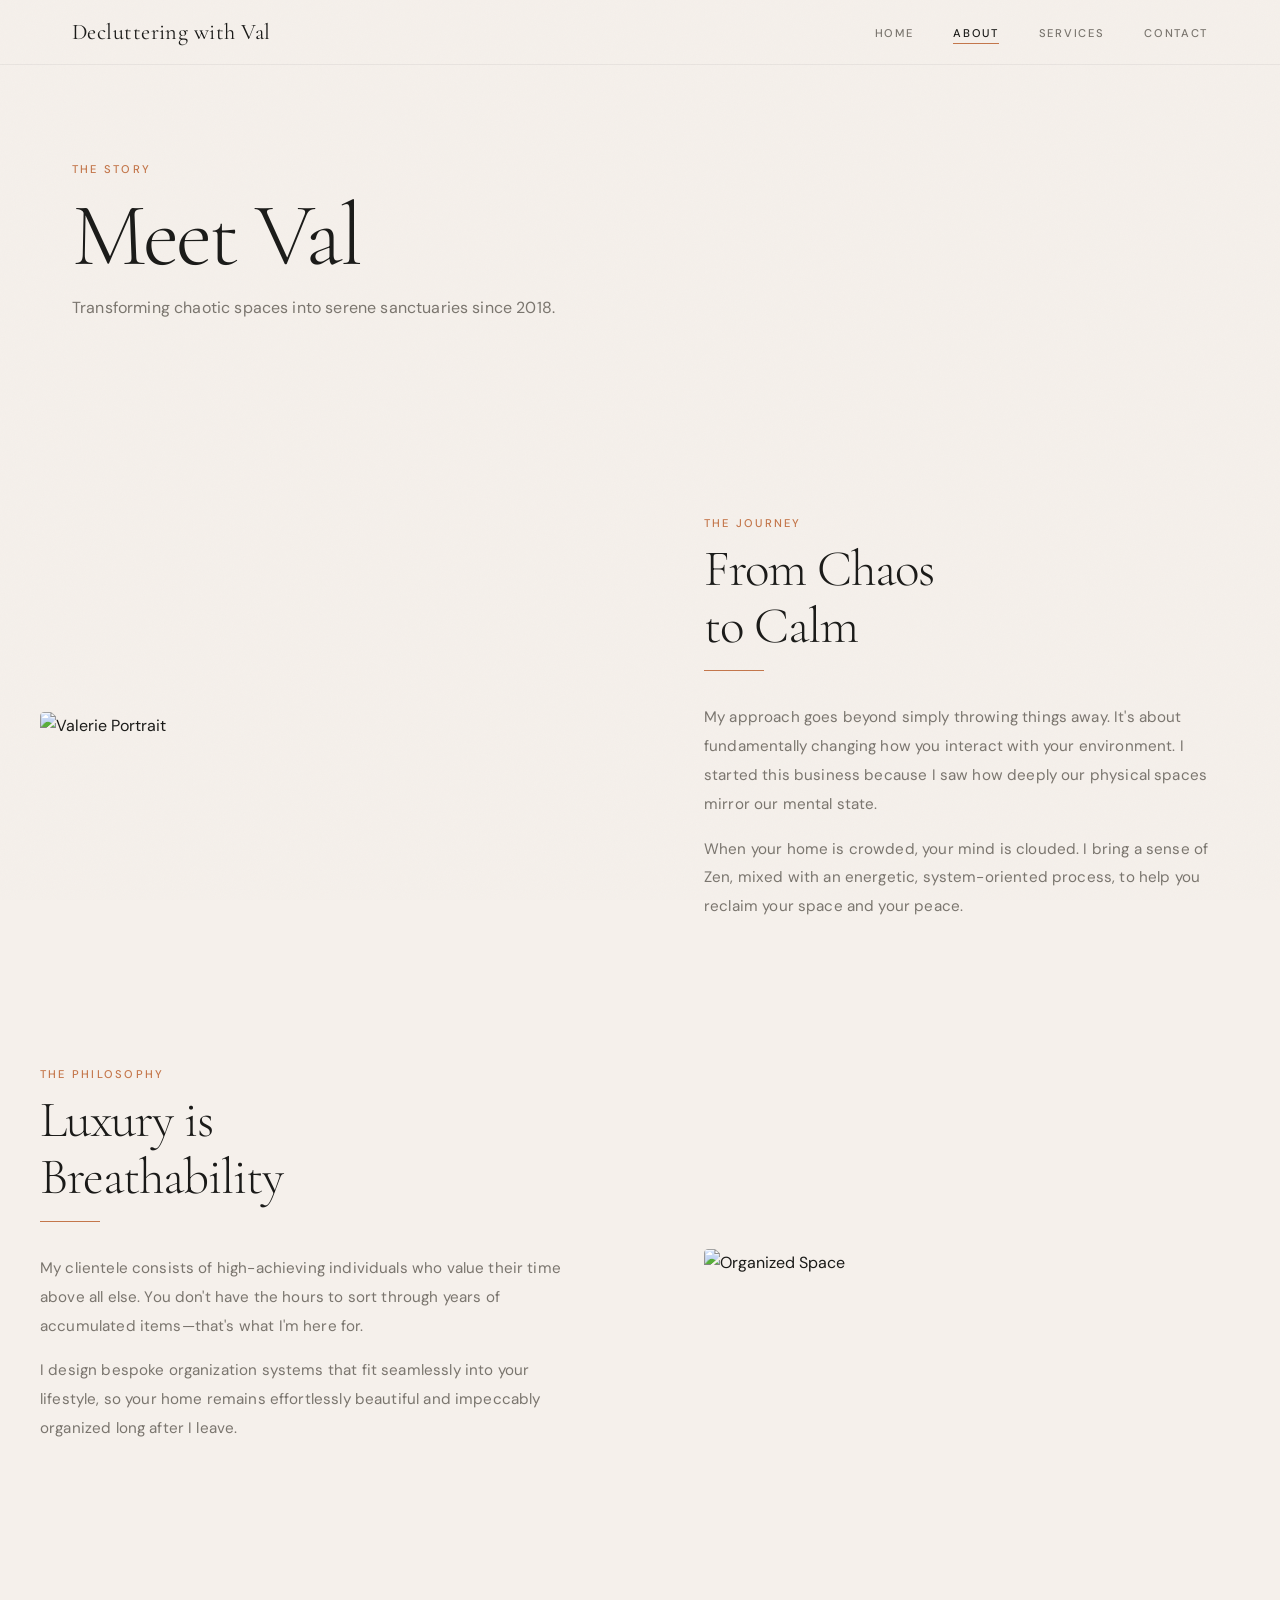
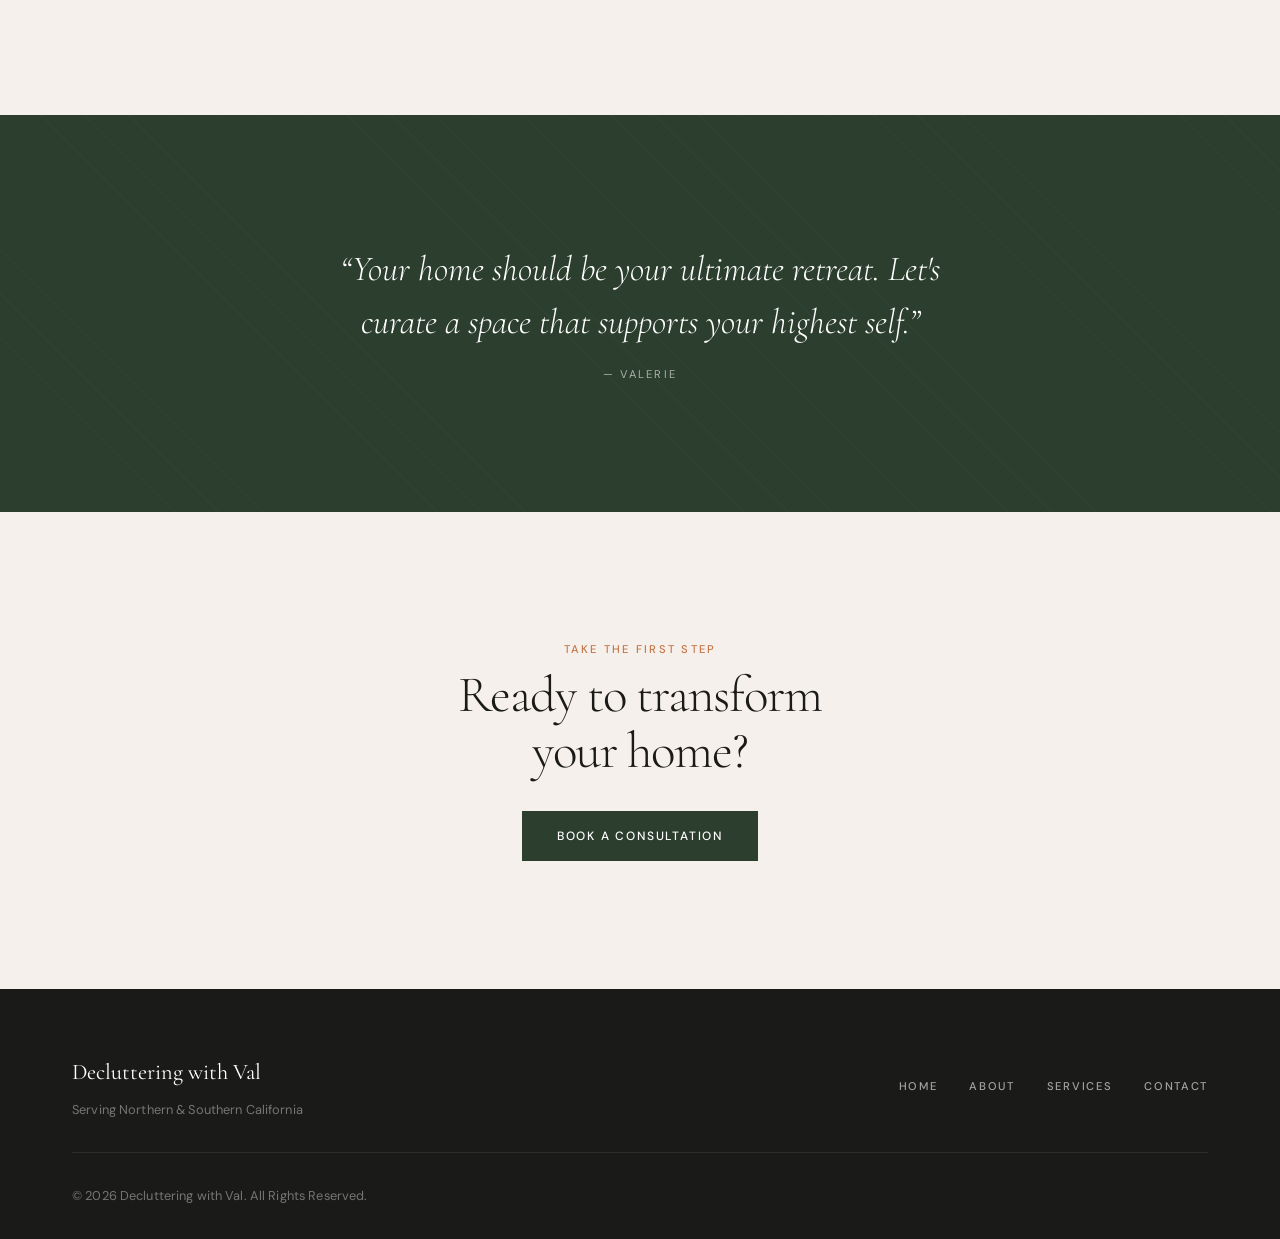
==== about.html @ b551c75f "Initial commit: Decluttering with Val website Editorial-style premium home organization site with Co" ====
<!DOCTYPE html>
<html lang="en">
<head>
    <meta charset="UTF-8">
    <meta name="viewport" content="width=device-width, initial-scale=1.0">
    <title>About Val | Decluttering with Val</title>
    <meta name="description" content="Learn more about Valerie and her approach to premium, zen-inspired home organization and decluttering across California.">
    <link rel="preconnect" href="https://fonts.googleapis.com">
    <link rel="preconnect" href="https://fonts.gstatic.com" crossorigin>
    <link rel="stylesheet" href="css/styles.css">

    <style>
      /* ---- Page Header ---- */
      .page-header {
        padding-top: 160px;
        padding-bottom: var(--space-lg);
        background-color: var(--color-bg);
      }

      .page-header h1 {
        margin-bottom: var(--space-xs);
      }

      .page-header-sub {
        color: var(--color-text-muted);
        max-width: 500px;
        font-size: 1rem;
        line-height: 1.8;
      }

      /* ---- Editorial Blocks ---- */
      .editorial-block {
        display: grid;
        grid-template-columns: 1fr 1fr;
        gap: var(--space-xl);
        align-items: center;
        margin-bottom: var(--space-xl);
      }

      .editorial-block.flip {
        direction: rtl;
      }
      .editorial-block.flip > * {
        direction: ltr;
      }

      .editorial-block .img-reveal {
        border-radius: var(--border-radius);
      }

      .editorial-block .img-reveal img {
        width: 100%;
        height: auto;
        border-radius: var(--border-radius);
      }

      .editorial-text h2 {
        margin-top: var(--space-xs);
      }

      .editorial-text p {
        color: var(--color-text-muted);
        line-height: 1.9;
        margin-bottom: var(--space-sm);
      }

      /* ---- Quote Banner ---- */
      .quote-banner {
        background-color: var(--color-primary);
        padding: var(--space-xl) var(--space-md);
        text-align: center;
        position: relative;
        overflow: hidden;
      }

      /* Subtle pattern overlay */
      .quote-banner::before {
        content: '';
        position: absolute;
        top: 0; left: 0;
        width: 100%; height: 100%;
        background: repeating-linear-gradient(
          45deg,
          transparent,
          transparent 30px,
          rgba(255,255,255,0.015) 30px,
          rgba(255,255,255,0.015) 31px
        );
        pointer-events: none;
      }

      .quote-banner blockquote {
        font-family: var(--font-display);
        font-size: clamp(1.4rem, 3vw, 2.2rem);
        font-weight: 300;
        font-style: italic;
        line-height: 1.5;
        color: white;
        max-width: 650px;
        margin: 0 auto;
        position: relative;
        z-index: 1;
      }

      .quote-banner cite {
        display: block;
        font-style: normal;
        font-family: var(--font-body);
        font-size: 0.7rem;
        text-transform: uppercase;
        letter-spacing: 0.2em;
        color: rgba(255,255,255,0.6);
        margin-top: var(--space-sm);
        position: relative;
        z-index: 1;
      }

      /* ---- CTA Section ---- */
      .cta-section {
        text-align: center;
        padding: var(--space-xl) 0;
        background-color: var(--color-bg);
        position: relative;
      }

      .cta-section h2 {
        margin-bottom: var(--space-md);
      }

      /* ---- Responsive ---- */
      @media (max-width: 768px) {
        .editorial-block {
          grid-template-columns: 1fr;
          gap: var(--space-md);
        }
        .editorial-block.flip {
          direction: ltr;
        }
      }
    </style>
</head>
<body>

    <!-- Navigation -->
    <nav class="navbar scrolled">
        <div class="container flex justify-between items-center">
            <a href="index.html" class="logo">Decluttering with Val</a>
            <ul class="nav-links">
                <li><a href="index.html">Home</a></li>
                <li><a href="about.html" class="active">About</a></li>
                <li><a href="services.html">Services</a></li>
                <li><a href="contact.html">Contact</a></li>
            </ul>
            <button class="mobile-menu-btn" aria-label="Menu">&#9776;</button>
        </div>
    </nav>

    <!-- Header -->
    <header class="page-header">
        <div class="container">
            <span class="label reveal">The Story</span>
            <h1 class="reveal" data-delay="1">Meet Val</h1>
            <p class="page-header-sub reveal" data-delay="2">
                Transforming chaotic spaces into serene sanctuaries since 2018.
            </p>
        </div>
    </header>

    <!-- Story Content -->
    <section class="section container">

        <!-- Block 1 -->
        <div class="editorial-block">
            <div class="img-reveal reveal-left">
                <img src="Photos/Val/val-portrait.jpg" alt="Valerie Portrait">
            </div>
            <div class="editorial-text reveal-right">
                <span class="label">The Journey</span>
                <h2>From Chaos<br>to Calm</h2>
                <hr class="rule">
                <p>
                    My approach goes beyond simply throwing things away. It's about fundamentally changing how you interact with your environment. I started this business because I saw how deeply our physical spaces mirror our mental state.
                </p>
                <p>
                    When your home is crowded, your mind is clouded. I bring a sense of Zen, mixed with an energetic, system-oriented process, to help you reclaim your space and your peace.
                </p>
            </div>
        </div>

        <!-- Block 2 -->
        <div class="editorial-block flip">
            <div class="img-reveal reveal-right">
                <img src="https://images.unsplash.com/photo-1552664730-d307ca884978?q=80&w=2670&auto=format&fit=crop" alt="Organized Space">
            </div>
            <div class="editorial-text reveal-left">
                <span class="label">The Philosophy</span>
                <h2>Luxury is<br>Breathability</h2>
                <hr class="rule">
                <p>
                    My clientele consists of high-achieving individuals who value their time above all else. You don't have the hours to sort through years of accumulated items&mdash;that's what I'm here for.
                </p>
                <p>
                    I design bespoke organization systems that fit seamlessly into your lifestyle, so your home remains effortlessly beautiful and impeccably organized long after I leave.
                </p>
            </div>
        </div>

    </section>

    <!-- Quote -->
    <section class="quote-banner">
        <div class="container reveal">
            <blockquote>
                &ldquo;Your home should be your ultimate retreat. Let's curate a space that supports your highest self.&rdquo;
            </blockquote>
            <cite>&mdash; Valerie</cite>
        </div>
    </section>

    <!-- CTA -->
    <section class="cta-section">
        <div class="container reveal">
            <span class="label">Take the First Step</span>
            <h2>Ready to transform<br>your home?</h2>
            <a href="contact.html" class="btn btn-primary">Book a Consultation</a>
        </div>
    </section>

    <!-- Footer -->
    <footer class="footer">
        <div class="container">
            <div class="flex justify-between items-center" style="flex-wrap: wrap; gap: var(--space-md);">
                <div>
                    <div class="footer-brand">Decluttering with Val</div>
                    <p>Serving Northern &amp; Southern California</p>
                </div>
                <div class="footer-links">
                    <a href="index.html">Home</a>
                    <a href="about.html">About</a>
                    <a href="services.html">Services</a>
                    <a href="contact.html">Contact</a>
                </div>
            </div>
            <hr class="footer-rule">
            <p>&copy; 2026 Decluttering with Val. All Rights Reserved.</p>
        </div>
    </footer>

    <script src="js/main.js"></script>
</body>
</html>
---- css/styles.css ----
@import url('https://fonts.googleapis.com/css2?family=Cormorant+Garamond:ital,wght@0,300;0,400;0,500;0,600;1,300;1,400&family=DM+Sans:ital,wght@0,300;0,400;0,500;1,300;1,400&display=swap');

:root {
  /* Color Palette — Warm earth + deep green */
  --color-bg: #F5F0EB;           /* Warm parchment cream */
  --color-surface: #FFFFFF;
  --color-primary: #2C3E2D;      /* Deep forest green */
  --color-primary-light: #4A6B4C;
  --color-accent: #C4764A;        /* Warm terracotta/clay */
  --color-accent-light: #D4956A;
  --color-text-main: #1A1A18;     /* Near-black warm */
  --color-text-muted: #7A756E;    /* Warm gray */
  --color-border: #D8D2CA;        /* Warm border */
  --color-dark: #1A1A18;

  /* Typography — Distinctive pairing */
  --font-display: 'Cormorant Garamond', 'Georgia', serif;
  --font-body: 'DM Sans', 'Helvetica Neue', sans-serif;

  /* Spacing */
  --space-xs: 0.5rem;
  --space-sm: 1rem;
  --space-md: 2rem;
  --space-lg: 4rem;
  --space-xl: 8rem;

  /* Other */
  --border-radius: 4px;
  --transition-speed: 0.4s;
  --max-width: 1200px;
}

/* =========================================
   Reset & Base
   ========================================= */
*, *::before, *::after {
  margin: 0;
  padding: 0;
  box-sizing: border-box;
}

html {
  font-size: 16px;
  scroll-behavior: smooth;
}

body {
  font-family: var(--font-body);
  color: var(--color-text-main);
  background-color: var(--color-bg);
  line-height: 1.7;
  -webkit-font-smoothing: antialiased;
  -moz-osx-font-smoothing: grayscale;
  overflow-x: hidden;
}

/* Grain overlay for texture */
body::after {
  content: '';
  position: fixed;
  top: 0; left: 0;
  width: 100%; height: 100%;
  pointer-events: none;
  z-index: 9999;
  opacity: 0.025;
  background-image: url("data:image/svg+xml,%3Csvg viewBox='0 0 256 256' xmlns='http://www.w3.org/2000/svg'%3E%3Cfilter id='noise'%3E%3CfeTurbulence type='fractalNoise' baseFrequency='0.9' numOctaves='4' stitchTiles='stitch'/%3E%3C/filter%3E%3Crect width='100%25' height='100%25' filter='url(%23noise)'/%3E%3C/svg%3E");
  background-repeat: repeat;
  background-size: 256px 256px;
}

::selection {
  background-color: var(--color-accent);
  color: white;
}

/* =========================================
   Typography
   ========================================= */
h1, h2, h3, h4, h5, h6 {
  font-family: var(--font-display);
  font-weight: 300;
  line-height: 1.1;
  margin-bottom: var(--space-sm);
  letter-spacing: -0.02em;
}

h1 {
  font-size: clamp(3rem, 7vw, 6rem);
  font-weight: 300;
  letter-spacing: -0.03em;
}

h2 {
  font-size: clamp(2rem, 4vw, 3.5rem);
}

h3 {
  font-size: 1.5rem;
  font-weight: 400;
}

p {
  font-size: 0.95rem;
  letter-spacing: 0.01em;
}

a {
  color: inherit;
  text-decoration: none;
  transition: color var(--transition-speed);
}

img {
  max-width: 100%;
  display: block;
}

/* =========================================
   Layout
   ========================================= */
.container {
  max-width: var(--max-width);
  margin: 0 auto;
  padding: 0 var(--space-md);
}

.container--narrow {
  max-width: 800px;
}

.section {
  padding: var(--space-xl) 0;
  position: relative;
}

/* Utility */
.text-center { text-align: center; }
.mb-xs { margin-bottom: var(--space-xs); }
.mb-sm { margin-bottom: var(--space-sm); }
.mb-md { margin-bottom: var(--space-md); }
.mb-lg { margin-bottom: var(--space-lg); }

.flex { display: flex; }
.flex-col { flex-direction: column; }
.items-center { align-items: center; }
.justify-between { justify-content: space-between; }
.justify-center { justify-content: center; }
.gap-xs { gap: var(--space-xs); }
.gap-sm { gap: var(--space-sm); }
.gap-md { gap: var(--space-md); }
.gap-lg { gap: var(--space-lg); }

.grid { display: grid; }
.grid-cols-2 { grid-template-columns: repeat(2, 1fr); }
.grid-cols-3 { grid-template-columns: repeat(3, 1fr); }
.grid-cols-4 { grid-template-columns: repeat(4, 1fr); }

/* =========================================
   Horizontal Rule — Design Element
   ========================================= */
.rule {
  display: block;
  width: 60px;
  height: 1px;
  background-color: var(--color-accent);
  border: none;
  margin-bottom: var(--space-md);
}

.rule--center {
  margin-left: auto;
  margin-right: auto;
}

/* =========================================
   Label / Eyebrow
   ========================================= */
.label {
  font-family: var(--font-body);
  font-size: 0.7rem;
  font-weight: 500;
  text-transform: uppercase;
  letter-spacing: 0.2em;
  color: var(--color-accent);
  display: block;
  margin-bottom: var(--space-xs);
}

/* =========================================
   Buttons
   ========================================= */
.btn {
  display: inline-block;
  padding: 0.9rem 2.2rem;
  font-family: var(--font-body);
  font-weight: 500;
  font-size: 0.75rem;
  text-transform: uppercase;
  letter-spacing: 0.15em;
  cursor: pointer;
  transition: all var(--transition-speed) cubic-bezier(0.25, 0.46, 0.45, 0.94);
  border: none;
  position: relative;
}

.btn-primary {
  background-color: var(--color-primary);
  color: white;
}

.btn-primary:hover {
  background-color: var(--color-primary-light);
  transform: translateY(-1px);
  box-shadow: 0 8px 24px rgba(44, 62, 45, 0.15);
}

.btn-outline {
  background-color: transparent;
  border: 1px solid currentColor;
  color: var(--color-text-main);
}

.btn-outline:hover {
  background-color: var(--color-text-main);
  color: var(--color-bg);
}

.btn-accent {
  background-color: var(--color-accent);
  color: white;
}

.btn-accent:hover {
  background-color: var(--color-accent-light);
  transform: translateY(-1px);
}

/* =========================================
   Navigation
   ========================================= */
.navbar {
  position: fixed;
  top: 0;
  width: 100%;
  z-index: 100;
  padding: 1.2rem 0;
  transition: all 0.5s cubic-bezier(0.25, 0.46, 0.45, 0.94);
  background-color: transparent;
}

.navbar.scrolled {
  background-color: rgba(245, 240, 235, 0.92);
  backdrop-filter: blur(12px);
  -webkit-backdrop-filter: blur(12px);
  padding: 0.8rem 0;
  box-shadow: 0 1px 0 rgba(0,0,0,0.05);
}

.navbar .logo {
  font-family: var(--font-display);
  font-size: 1.4rem;
  font-weight: 400;
  letter-spacing: 0.02em;
  color: var(--color-text-main);
}

.nav-links {
  display: flex;
  gap: 2.5rem;
  list-style: none;
  align-items: center;
}

.nav-links a {
  font-family: var(--font-body);
  font-size: 0.7rem;
  font-weight: 500;
  text-transform: uppercase;
  letter-spacing: 0.15em;
  color: var(--color-text-muted);
  position: relative;
  padding-bottom: 2px;
}

.nav-links a::after {
  content: '';
  position: absolute;
  width: 0;
  height: 1px;
  bottom: -2px;
  left: 0;
  background-color: var(--color-accent);
  transition: width 0.5s cubic-bezier(0.25, 0.46, 0.45, 0.94);
}

.nav-links a:hover,
.nav-links a.active {
  color: var(--color-text-main);
}

.nav-links a:hover::after,
.nav-links a.active::after {
  width: 100%;
}

/* Mobile menu button */
.mobile-menu-btn {
  display: none;
  background: none;
  border: none;
  font-size: 1.3rem;
  cursor: pointer;
  color: var(--color-text-main);
  padding: 0.5rem;
}

/* =========================================
   Footer
   ========================================= */
.footer {
  background-color: var(--color-dark);
  color: rgba(255,255,255,0.6);
  padding: var(--space-lg) 0 var(--space-md);
}

.footer a {
  color: rgba(255,255,255,0.6);
  transition: color var(--transition-speed);
}

.footer a:hover {
  color: white;
}

.footer p {
  color: rgba(255,255,255,0.4);
  font-size: 0.8rem;
}

.footer-brand {
  font-family: var(--font-display);
  font-size: 1.4rem;
  color: white;
  margin-bottom: var(--space-xs);
}

.footer-rule {
  width: 100%;
  height: 1px;
  background-color: rgba(255,255,255,0.08);
  border: none;
  margin: var(--space-md) 0;
}

.footer-links {
  display: flex;
  gap: var(--space-md);
}

.footer-links a {
  font-size: 0.7rem;
  text-transform: uppercase;
  letter-spacing: 0.15em;
  font-weight: 500;
}

/* =========================================
   Animations
   ========================================= */
.reveal {
  opacity: 0;
  transform: translateY(30px);
  transition: opacity 1s cubic-bezier(0.25, 0.46, 0.45, 0.94),
              transform 1s cubic-bezier(0.25, 0.46, 0.45, 0.94);
}

.reveal.visible {
  opacity: 1;
  transform: translateY(0);
}

/* Stagger children */
.reveal[data-delay="1"] { transition-delay: 0.1s; }
.reveal[data-delay="2"] { transition-delay: 0.2s; }
.reveal[data-delay="3"] { transition-delay: 0.3s; }
.reveal[data-delay="4"] { transition-delay: 0.4s; }
.reveal[data-delay="5"] { transition-delay: 0.5s; }

/* Slide from left */
.reveal-left {
  opacity: 0;
  transform: translateX(-40px);
  transition: opacity 1s cubic-bezier(0.25, 0.46, 0.45, 0.94),
              transform 1s cubic-bezier(0.25, 0.46, 0.45, 0.94);
}
.reveal-left.visible {
  opacity: 1;
  transform: translateX(0);
}

/* Slide from right */
.reveal-right {
  opacity: 0;
  transform: translateX(40px);
  transition: opacity 1s cubic-bezier(0.25, 0.46, 0.45, 0.94),
              transform 1s cubic-bezier(0.25, 0.46, 0.45, 0.94);
}
.reveal-right.visible {
  opacity: 1;
  transform: translateX(0);
}

/* Scale reveal for images */
.img-reveal {
  overflow: hidden;
  position: relative;
}

.img-reveal img {
  transition: transform 0.8s cubic-bezier(0.25, 0.46, 0.45, 0.94);
  transform: scale(1.08);
}

.img-reveal.visible img {
  transform: scale(1);
}

.img-reveal:hover img {
  transform: scale(1.03);
}

/* Compatibility with old class */
.fade-in {
  opacity: 0;
  transform: translateY(30px);
  transition: opacity 1s cubic-bezier(0.25, 0.46, 0.45, 0.94),
              transform 1s cubic-bezier(0.25, 0.46, 0.45, 0.94);
}

.fade-in.visible {
  opacity: 1;
  transform: translateY(0);
}

/* Image wrapper */
.img-wrapper {
  overflow: hidden;
  border-radius: var(--border-radius);
}

.img-wrapper img {
  transition: transform 0.8s cubic-bezier(0.25, 0.46, 0.45, 0.94);
}

.img-wrapper:hover img {
  transform: scale(1.03);
}

/* =========================================
   Responsive
   ========================================= */
@media (max-width: 768px) {
  h1 { font-size: 2.8rem; }
  h2 { font-size: 2rem; }

  .grid-cols-2, .grid-cols-3, .grid-cols-4 {
    grid-template-columns: 1fr;
  }

  .section { padding: var(--space-lg) 0; }

  .nav-links {
    display: none;
  }

  .mobile-menu-btn {
    display: block;
  }

  .nav-links.active {
    display: flex;
    flex-direction: column;
    position: absolute;
    top: 100%;
    left: 0;
    width: 100%;
    background-color: rgba(245, 240, 235, 0.98);
    backdrop-filter: blur(12px);
    padding: var(--space-md);
    gap: var(--space-sm);
    box-shadow: 0 10px 30px rgba(0,0,0,0.05);
  }

  .footer-links {
    flex-direction: column;
    gap: var(--space-sm);
  }
}
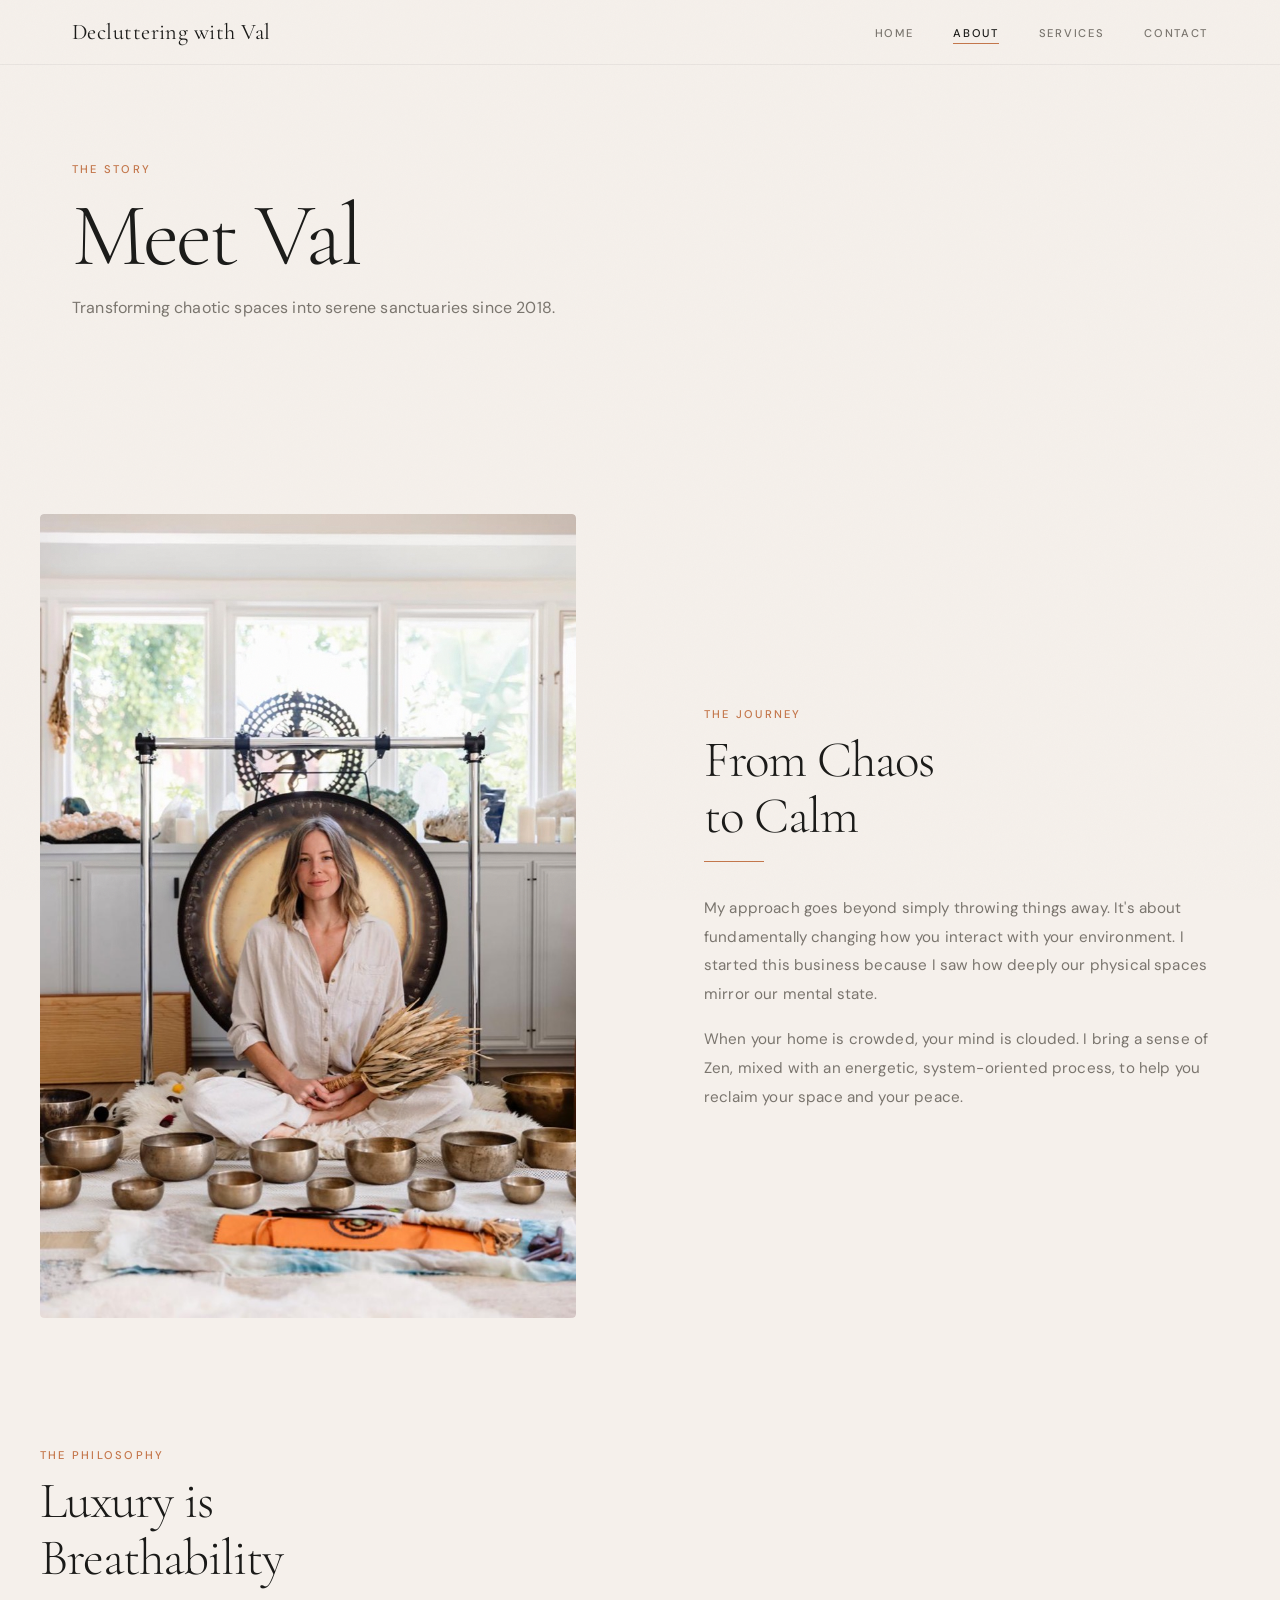
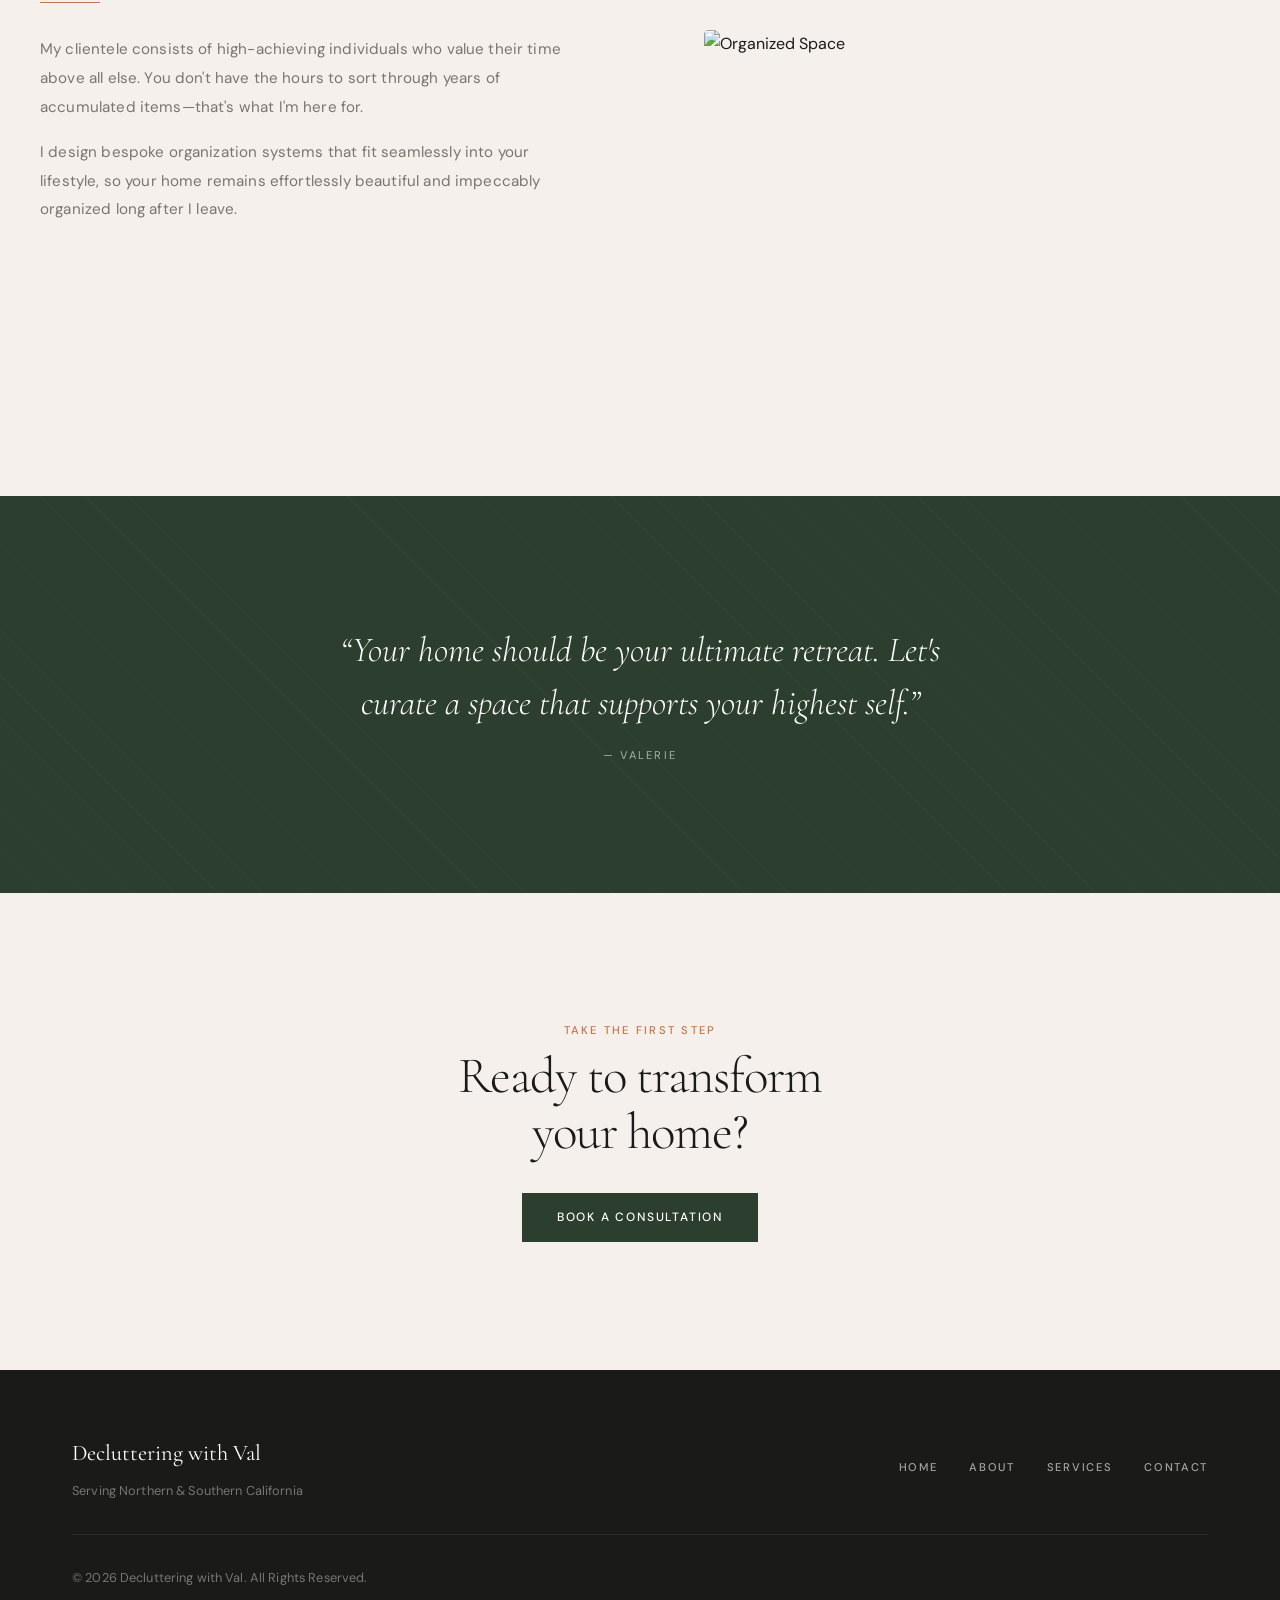
==== commit 11dab1a0: "Add web-optimized images, update paths Resized and compressed Val photos from 20MB to ~150KB each. U" ====
--- a/about.html
+++ b/about.html
@@ -172,7 +172,7 @@
         <!-- Block 1 -->
         <div class="editorial-block">
             <div class="img-reveal reveal-left">
-                <img src="Photos/Val/val-portrait.jpg" alt="Valerie Portrait">
+                <img src="images/val-portrait.jpg" alt="Valerie Portrait">
             </div>
             <div class="editorial-text reveal-right">
                 <span class="label">The Journey</span>
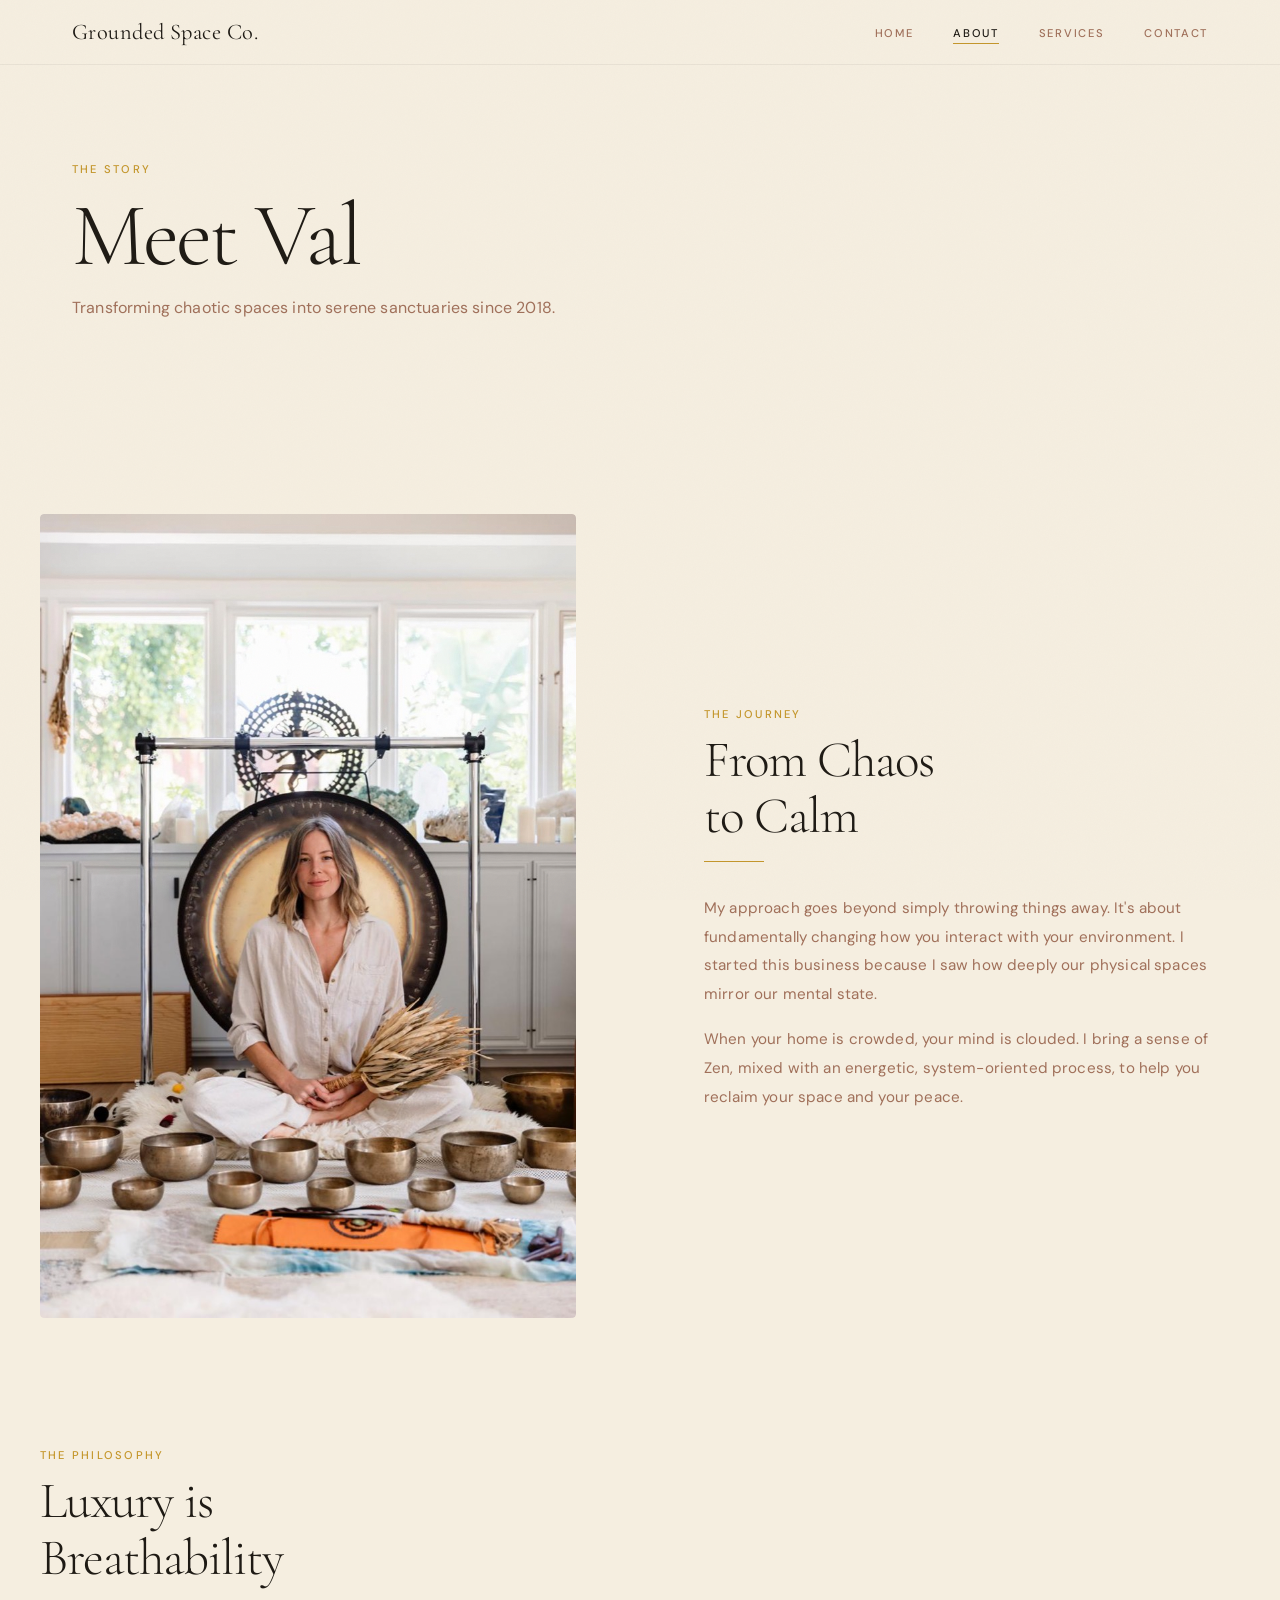
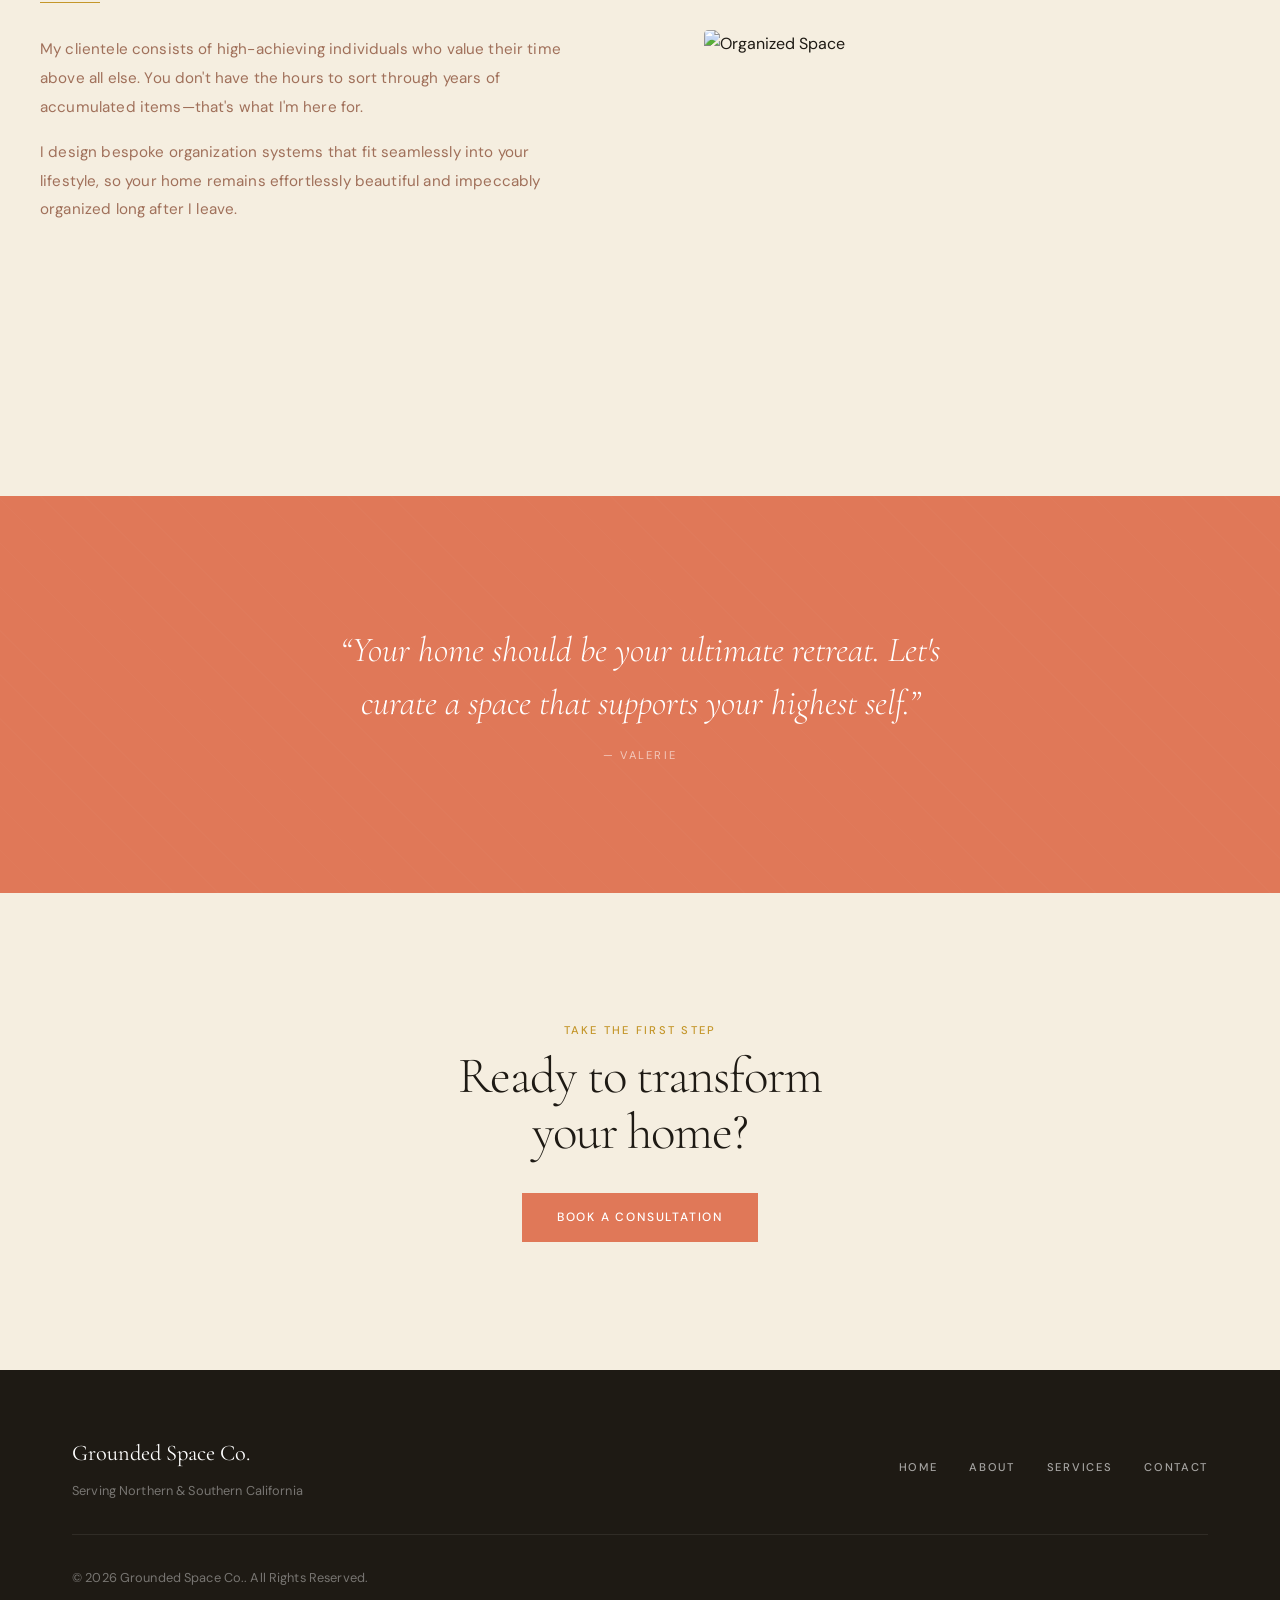
==== commit 0ae4f869: "Rebrand to 5PM palette, single-page layout, transparent logo - Redesign to coral/amber/sage brand pa" ====
--- a/about.html
+++ b/about.html
@@ -3,7 +3,7 @@
 <head>
     <meta charset="UTF-8">
     <meta name="viewport" content="width=device-width, initial-scale=1.0">
-    <title>About Val | Decluttering with Val</title>
+    <title>About Val | Grounded Space Co.</title>
     <meta name="description" content="Learn more about Valerie and her approach to premium, zen-inspired home organization and decluttering across California.">
     <link rel="preconnect" href="https://fonts.googleapis.com">
     <link rel="preconnect" href="https://fonts.gstatic.com" crossorigin>
@@ -144,7 +144,7 @@
     <!-- Navigation -->
     <nav class="navbar scrolled">
         <div class="container flex justify-between items-center">
-            <a href="index.html" class="logo">Decluttering with Val</a>
+            <a href="index.html" class="logo">Grounded Space Co.</a>
             <ul class="nav-links">
                 <li><a href="index.html">Home</a></li>
                 <li><a href="about.html" class="active">About</a></li>
@@ -231,7 +231,7 @@
         <div class="container">
             <div class="flex justify-between items-center" style="flex-wrap: wrap; gap: var(--space-md);">
                 <div>
-                    <div class="footer-brand">Decluttering with Val</div>
+                    <div class="footer-brand">Grounded Space Co.</div>
                     <p>Serving Northern &amp; Southern California</p>
                 </div>
                 <div class="footer-links">
@@ -242,7 +242,7 @@
                 </div>
             </div>
             <hr class="footer-rule">
-            <p>&copy; 2026 Decluttering with Val. All Rights Reserved.</p>
+            <p>&copy; 2026 Grounded Space Co.. All Rights Reserved.</p>
         </div>
     </footer>
 
--- a/css/styles.css
+++ b/css/styles.css
@@ -1,17 +1,17 @@
 @import url('https://fonts.googleapis.com/css2?family=Cormorant+Garamond:ital,wght@0,300;0,400;0,500;0,600;1,300;1,400&family=DM+Sans:ital,wght@0,300;0,400;0,500;1,300;1,400&display=swap');
 
 :root {
-  /* Color Palette — Warm earth + deep green */
-  --color-bg: #F5F0EB;           /* Warm parchment cream */
-  --color-surface: #FFFFFF;
-  --color-primary: #2C3E2D;      /* Deep forest green */
-  --color-primary-light: #4A6B4C;
-  --color-accent: #C4764A;        /* Warm terracotta/clay */
-  --color-accent-light: #D4956A;
-  --color-text-main: #1A1A18;     /* Near-black warm */
-  --color-text-muted: #7A756E;    /* Warm gray */
-  --color-border: #D8D2CA;        /* Warm border */
-  --color-dark: #1A1A18;
+  /* Color Palette — 5 PM California light / warm coral + gold */
+  --color-bg: #F5EEE0;           /* Warm peachy ivory */
+  --color-surface: #FDF8F2;      /* Soft warm white */
+  --color-primary: #E07858;      /* Soft coral — main action */
+  --color-primary-light: #E8906E;
+  --color-accent: #C4962A;        /* Golden amber */
+  --color-accent-light: #D4AA50;
+  --color-text-main: #1E1A14;     /* Warm charcoal */
+  --color-text-muted: #A0705A;    /* Muted clay */
+  --color-border: #E0CFC0;        /* Warm border */
+  --color-dark: #1E1A14;          /* Warm charcoal — footer & dark anchors */
 
   /* Typography — Distinctive pairing */
   --font-display: 'Cormorant Garamond', 'Georgia', serif;
@@ -211,7 +211,7 @@
 .btn-primary:hover {
   background-color: var(--color-primary-light);
   transform: translateY(-1px);
-  box-shadow: 0 8px 24px rgba(44, 62, 45, 0.15);
+  box-shadow: 0 8px 24px rgba(224, 120, 88, 0.2);
 }
 
 .btn-outline {
@@ -249,7 +249,7 @@
 }
 
 .navbar.scrolled {
-  background-color: rgba(245, 240, 235, 0.92);
+  background-color: rgba(245, 238, 224, 0.92);
   backdrop-filter: blur(12px);
   -webkit-backdrop-filter: blur(12px);
   padding: 0.8rem 0;
@@ -484,7 +484,7 @@
     top: 100%;
     left: 0;
     width: 100%;
-    background-color: rgba(245, 240, 235, 0.98);
+    background-color: rgba(245, 238, 224, 0.98);
     backdrop-filter: blur(12px);
     padding: var(--space-md);
     gap: var(--space-sm);
